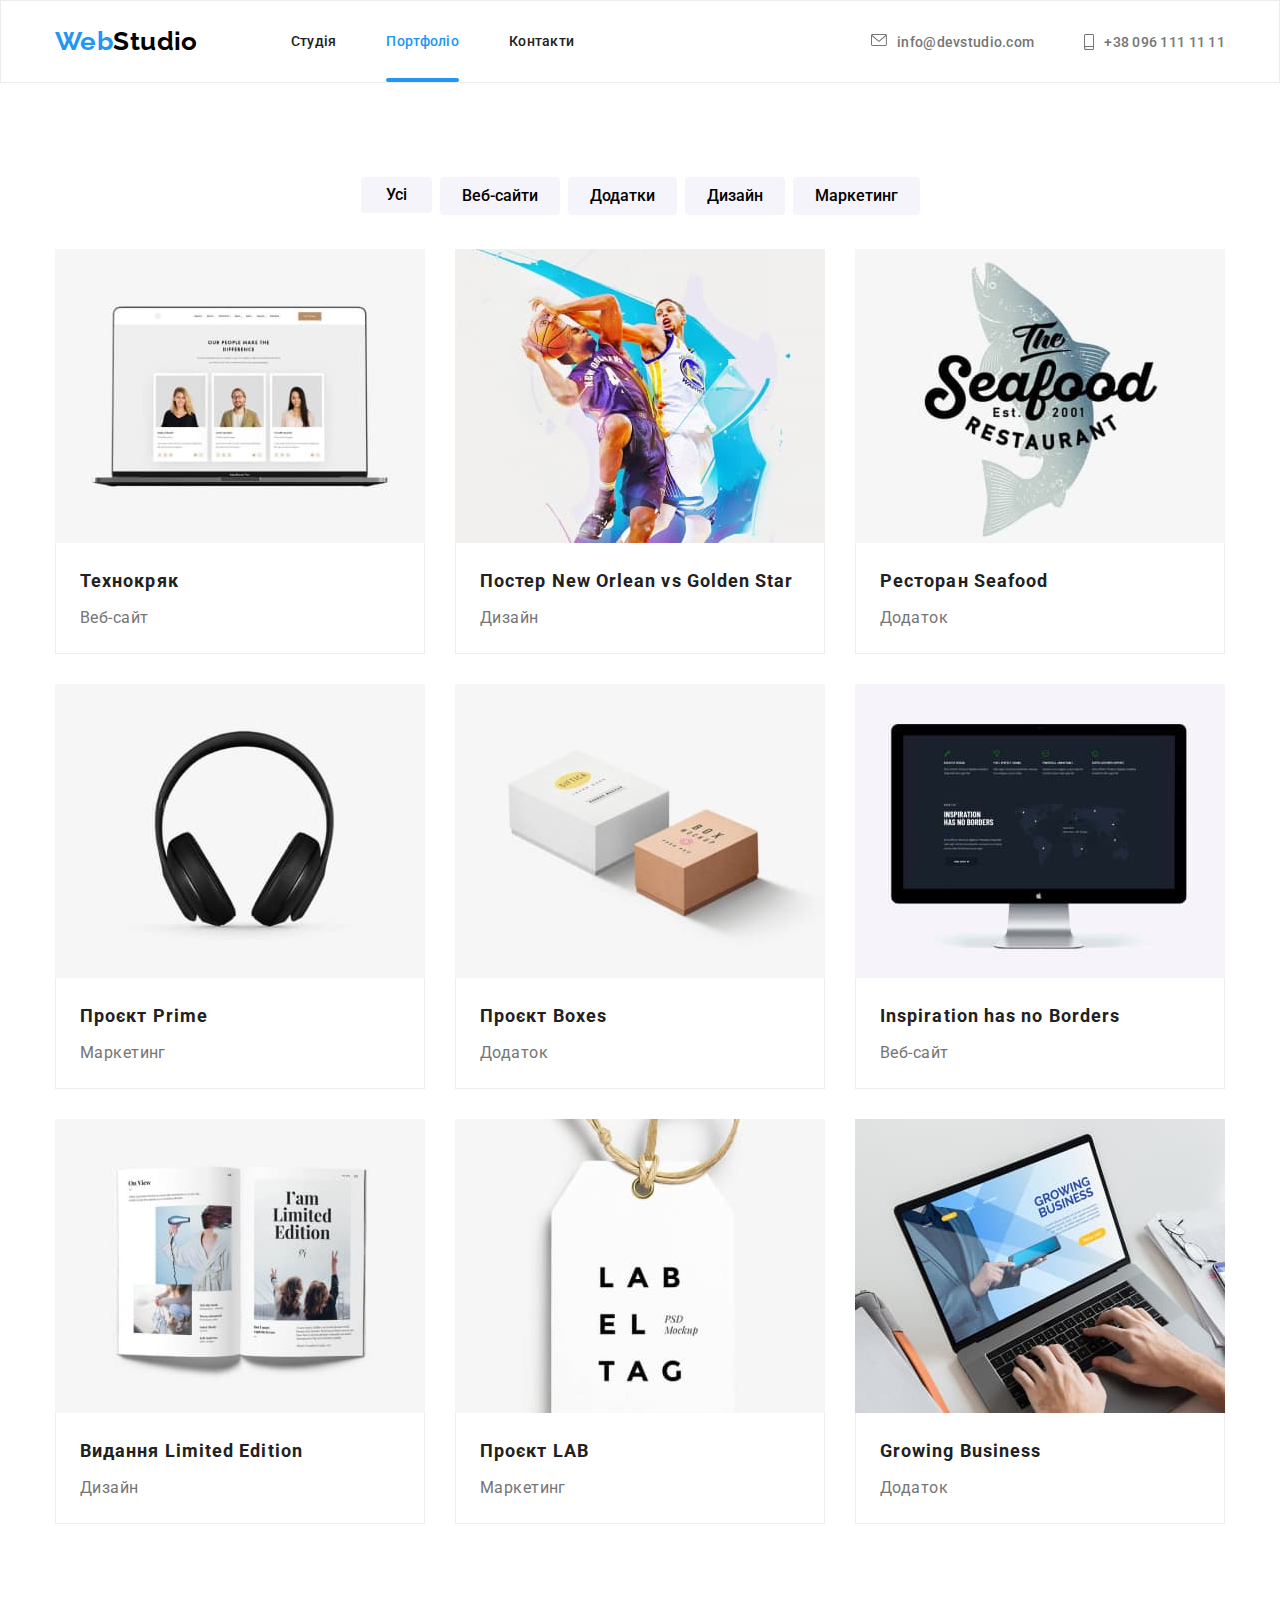
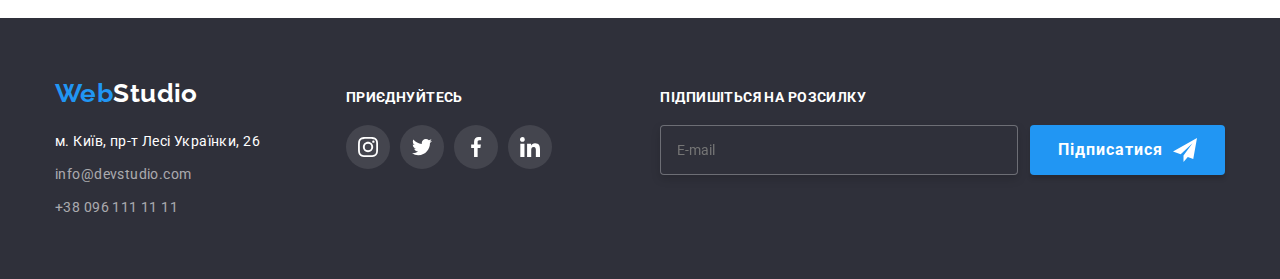
==== portfolio.html @ f7735349 "copy" ====
<!DOCTYPE html>
<html lang="uk">

<head>
    <meta charset="UTF-8">
    <meta http-equiv="X-UA-Compatible" content="IE=edge">
    <meta name="viewport" content="width=device-width, initial-scale=1.0">
    <title>Portfolio</title>
    <link rel="preconnect" href="https://fonts.googleapis.com">
    <link rel="preconnect" href="https://fonts.gstatic.com" crossorigin>
    <link href="https://fonts.googleapis.com/css2?family=Raleway:wght@700&family=Roboto:wght@400;500;700;900&display=swap"
        rel="stylesheet">
    <link rel="stylesheet" href="https://cdn.jsdelivr.net/npm/modern-normalize@1.1.0/modern-normalize.min.css">
    <link rel="stylesheet" href="./css/styles.css">
</head>

<body>
    <!-- Верх сторінки з активними елементами -->
<header class="header header-portfolio">
    <div class="div-header-content container">
        
            <a href="#" class="logotipe link"> <span class="header-text-web">Web</span><span class="header-text-studio">Studio</span> </a>
        <nav class="header-nav">
            
            <ul class="header-list list">
                <li class="header-item-after"><a href="./index.html" class="header-item link"> Студія </a></li>
                <li class="header-item-after"><a href="#" class="header-item link active-link">Портфоліо</a></li>
                <li class="header-item-after"><a href="" class="header-item link">Контакти</a></li>
            </ul>
        </nav>
        <ul class="header-list-adress list">
            <li>
                <a href="mailto:info@devstudio.com" class="header-list-adress link">
                    <svg class="icon-mail" width="16" height="12">
                        <use href="./images/icons.svg#icon-mail"></use>
                    </svg>
                    info@devstudio.com
                </a>
            </li>
            <li><a href="tel:+380961111111" class="header-list-adress link">
                    <svg class="icon-tel" width="10" height="16">
                        <use href="./images/icons.svg#icon-tel"></use>
                    </svg>
                    +38 096 111 11 11</a></li>
        </ul>
    </div>
</header>

    <main>
       
       
        
        <!-- Фільтри -->
        <section class="portfolio">
            <div class="div-portfolio container">    
                    <h1 class="visually-hidden" >Портфоліо</h1>

                    <ul class="filters-list list">
                        <li><button class="button-all" type="button">Усі</button></li>
                        <li><button class="filters-button" type="button"> Веб-сайти</button></li>
                        <li><button class="filters-button" type="button"> Додатки</button></li>
                        <li><button class="filters-button" type="button"> Дизайн</button></li>
                        <li><button class="filters-button" type="button"> Маркетинг</button></li>
                    </ul>
                

                            <!-- Портфоліо -->

                <ul class="portfolio-list list">
                                        
                        <li class="portfolio-list-item">
                            <div class="portfolio-list-overley">
                            <a class="portfolio-link link" href="">
                                <img src="./images/Portfolio-Tehno.jpg" alt="Технокряк" width="370" height="294">
                                <p class="overley">
                                    Ресурс пропонує комплексні пропозиції з різним рівнем функціоналу та сервісів. 
                                    Все це дозволить відвідувачу отримати
                                    вичерпні відомості про компанію чи приватну особу.
                                </p>
                            </div>
                                <div class="portfolio-info">
                                    <h2>Технокряк</h2>
                                    <p>Веб-сайт</p>
                                </div>
                            </a>
                           
                            
                                    
                                
                            
                            
                        </li>
                    
                    
                    
                        <li class="portfolio-list-item">
                            <div class="portfolio-list-overley">
                            <a class="portfolio-link link" href="">
                            <img src="./images/Portfolio-New-Orlean-vs-Golden-Star.jpg" alt="Постер" width="370" height="294">
                                    <p class="overley">
                                    Ресурс пропонує комплексні пропозиції з різним рівнем функціоналу та сервісів. 
                                    Все це дозволить відвідувачу отримати
                                    вичерпні відомості про компанію чи приватну особу.
                                </p>    
                        </div>
                            <div class="portfolio-info">
                                <h2>Постер New Orlean vs Golden Star</h2>
                                <p>Дизайн</p>
                            </div>
                            </a>
                            
                            
                        </li>
                    
                    
                    
                        <li class="portfolio-list-item">
                            <div class="portfolio-list-overley">
                            <a class="portfolio-link link" href="">
                                <img src="./images/Portfolio-Restaurant-Seafood.jpg" alt="Ресторан" width="370" height="294">
                            <p class="overley">
                                    Ресурс пропонує комплексні пропозиції з різним рівнем функціоналу та сервісів. 
                                    Все це дозволить відвідувачу отримати
                                    вичерпні відомості про компанію чи приватну особу.
                                </p>    
                            </div>
                                <div class="portfolio-info">
                                    <h2>Ресторан Seafood</h2>
                                    <p>Додаток</p>
                                </div>
                            </a>
                            
                        </li>
                    
                    
                    
                        <li class="portfolio-list-item">
                            <div class="portfolio-list-overley">
                            <a class="portfolio-link link" href="">
                                <img src="./images/Portfolio-Project-Prime.jpg" alt="Проєкт Prime" width="370" height="294">
                            <p class="overley">
                                    Ресурс пропонує комплексні пропозиції з різним рівнем функціоналу та сервісів. 
                                    Все це дозволить відвідувачу отримати
                                    вичерпні відомості про компанію чи приватну особу.
                                </p>    
                            </div>
                                <div class="portfolio-info">
                                
                                    <h2>Проєкт Prime</h2>
                                    <p>Маркетинг</p>
                                </div>
                            </a>
                           
                        </li>
                    
                    
                    
                        <li class="portfolio-list-item">
                            <div class="portfolio-list-overley">
                            <a class="portfolio-link link" href="">
                                <img src="./images/Portfolio-Project-Boxes.jpg" alt="Проєкт Boxes" width="370" height="294">
                            <p class="overley">
                                    Ресурс пропонує комплексні пропозиції з різним рівнем функціоналу та сервісів. 
                                    Все це дозволить відвідувачу отримати
                                    вичерпні відомості про компанію чи приватну особу.
                                </p>    
                            </div>
                                <div class="portfolio-info">
                                
                                    <h2>Проєкт Boxes</h2>
                                    <p>Додаток</p>
                                </div>
                            </a>
                            
                        </li>
                    
                    
                    
                        <li class="portfolio-list-item">
                            <div class="portfolio-list-overley">
                            <a class="portfolio-link link" href="">
                                <img src="./images/Portfolio-Inspiration-has-no-Borders.jpg" alt="Inspiration has no Borders" width="370" height="294">
                            <p class="overley">
                                    Ресурс пропонує комплексні пропозиції з різним рівнем функціоналу та сервісів. 
                                    Все це дозволить відвідувачу отримати
                                    вичерпні відомості про компанію чи приватну особу.
                                </p>    
                            </div>
                                <div class="portfolio-info">
                                    <h2>Inspiration has no Borders</h2>
                                    <p>Веб-сайт</p>
                                </div>
                            </a>
                            
                        </li>
                    
                    
                    
                        <li class="portfolio-list-item">
                            <div class="portfolio-list-overley">
                            <a class="portfolio-link link" href="">
                                <img src="./images/Portfolio-Limited-Edition.jpg" alt="Видання Limited Edition" width="370" height="294">
                            <p class="overley">
                                    Ресурс пропонує комплексні пропозиції з різним рівнем функціоналу та сервісів. 
                                    Все це дозволить відвідувачу отримати
                                    вичерпні відомості про компанію чи приватну особу.
                                </p>    
                            </div>
                                <div class="portfolio-info">
                                    <h2>Видання Limited Edition</h2>
                                    <p>Дизайн</p>
                                </div>
                            </a>
                                                       
                        </li>
                    
                    
                    
                        <li class="portfolio-list-item">
                            <div class="portfolio-list-overley">
                            <a class="portfolio-link link" href="">
                                <img src="./images/Portfolio-Project-LAB.jpg" alt="Проєкт LAB" width="370" height="294">
                            <p class="overley">
                                    Ресурс пропонує комплексні пропозиції з різним рівнем функціоналу та сервісів. 
                                    Все це дозволить відвідувачу отримати
                                    вичерпні відомості про компанію чи приватну особу.
                                </p>    
                            </div>
                                <div class="portfolio-info">
                                    <h2>Проєкт LAB</h2>
                                    <p>Маркетинг</p>
                                </div>
                            </a>
                            
                        </li>
                    
                    
                    
                        <li class="portfolio-list-item">
                            <div class="portfolio-list-overley">
                            <a class="portfolio-link link" href="">
                                <img src="./images/Portfolio-Growing-Business.jpg" alt="Growing Business" width="370" height="294">
                            <p class="overley">
                                    Ресурс пропонує комплексні пропозиції з різним рівнем функціоналу та сервісів. 
                                    Все це дозволить відвідувачу отримати
                                    вичерпні відомості про компанію чи приватну особу.
                                </p>    
                            </div>
                                <div class="portfolio-info">
                                    <h2>Growing Business</h2>
                                    <p>Додаток</p>
                                </div>
                            </a>
                            
                        </li>
                    
                </ul>

            </div>
        </section>
    </main>

    <footer class="footer">
    
        <div class="div-footer container">
            <div class="footer-left">
                <a class="footer-logotipe link" href="#"><span class="footer-text-web">Web</span><span
                        class="footer-text-studio">Studio</span></a>
                <address class="footer-adress">
                    <ul class="footer-adres-list list">
                        <li><a class="footer-adres-item link" href="https://goo.gl/maps/Fz6GeaeqfLtcT4g48" target="_blank"
                                rel="noopener norefferer nofollov">м. Київ, пр-т Лесі Українки, 26</a></li>
                        <li><a class="footer-item link" href="mailto:info@devstudio.com">info@devstudio.com</a></li>
                        <li><a class="footer-item link" href="tel:+380961111111">+38 096 111 11 11</a></li>
                    </ul>
                </address>
            </div>
            <div class="footer-right">
                <p class="footer-p">
                    приєднуйтесь
                </p>
                <div class="div-footer-icon">
                    <a href=# class="footer-icon link">
                        <svg class="icon-instagram" width="20" height="20">
                            <use href="./images/icons.svg#icon-instagram"></use>
                        </svg>
                    </a>
                    <a href=# class="footer-icon link">
                        <svg class="icon-twitter" width="20" height="20">
                            <use href="./images/icons.svg#icon-twitter"></use>
                        </svg>
                    </a>
                    <a href=# class="footer-icon link">
                        <svg class="icon-facebook" width="20" height="20">
                            <use href="./images/icons.svg#icon-facebook"></use>
                        </svg>
                    </a>
                    <a href=# class="footer-icon link">
                        <svg class="icon-linkedin" width="20" height="20">
                            <use href="./images/icons.svg#icon-linkedin"></use>
                        </svg>
                    </a>
                </div>
            </div>
            <div class="footer-form">
                <p class="footer-p">
                    Підпишіться на розсилку
                </p>
                <div role="group">
                    <form>
                        <div class="footer-form-div">
                            <!-- <label class="footer-form-label" for="email-user">E-mail</label> -->
                            <input class="footer-form-input" type="email" name="email-user" id="email-user" placeholder="E-mail">
                            <button class="footer-button" type="submit">
                                Підписатися
                            </button>
                            <svg class="icon-send" width="24" height="24">
                                <use href="./images/icons.svg#icon-send"></use>
                            </svg>
                        </div>
            
            
            
                    </form>
                </div>
            </div>
        </div>
    </footer>

    <script src="./js/modal.js"></script>

</body>

</html>
---- css/styles.css ----
/* general styses */

html {box-sizing: border-box;}

*,
*::before,
*::after
{box-sizing: inherit;}



:root {
    --second-font: 'Raleway', sans-serif;
    --color-body: #212121;
    --color-body-second: #757575;
    --accent-color: #2196F3;
}

body {
    font-family: 'Roboto', sans-serif;
    font-size: 14px;
    letter-spacing: 0.03em;
    color: var(--color-body);
    /* outline: 2px solid tomato; */
}

/* Reset */

h1,h2,h3,h4,h5,h6,p {margin: 0;}


.link { 
text-decoration: none; 
color: var(--color-body);
}


.list {
    list-style: none;
    margin: 0px;
    padding: 0px;
}

img {display: block;}

label {
    margin: 0;
    padding: 0;
    border: 0;    
}

input {
    margin: 0;
    padding: 0;
    border: 0;
}

textarea {
    margin: 0;
    padding: 0;
    border: 0;
}

/* Reset end  */

.container {width: 1200px;
    padding-left: 15px;
    padding-right: 15px;
    margin-left: auto;
    margin-right: auto;}

section {
    padding-top: 94px;
    padding-bottom: 94px;
}

/* body styles */
/* header styses */

.header {
    padding-top: 25px;
    padding-bottom: 25px;
}

.div-header-content {
    display: flex;
    
    align-items: center;
   
}

.logotipe {
    display: flex;
    margin-right: 93px;
    
    font-family: var(--second-font);
    font-weight: 700;
    font-size: 26px;
    line-height: calc(31/26);
    
    
    }

.header-nav {
    display: flex;
    
    align-items: center;
}

.header-list {
    display: flex;
    
    
    font-weight: 500;
    line-height: 1.14;
    letter-spacing: 0.02em;
    color: var(--color-body);
        
        }

.header-list >li:not(:last-child) {margin-right: 50px;}

.header-text-web {color: #2196F3;}
.header-text-studio {color: #000000;}

.header-item:hover, .header-item:focus {color: #2196F3; transition: cubic-bezier(0.4, 0, 0.2, 1);}


.header-item-after {
    position: relative;
    
}


.header-list-adress  {
    display: flex;
    margin-left: auto;

    color: var(--color-body-second);
    font-weight: 500;
    font-size: 14px;
    line-height: calc(16/14);
    letter-spacing: 0.02em;
    
    }

.header-list-adress >li:not(:last-child) {margin-right: 50px;}

.header-list-adress:hover, .header-list-adress:focus, .header-list-adress:active {color: #2196F3;}

.active-link {color: #2196F3;}

.active-link::after {
    display: inline-block;
    content: "";
    position: absolute;
    top: 44px;
    left: 0%;
    width: 100%;
    height: 4px;
    opacity: 1;
    background: #2196F3;
    border-radius: 2px;
    }

.icon-mail {
    display: flex;
    margin-right: 10px;
    fill: currentColor;
    align-items: center;
    justify-content: center;
    
}
.icon-mail:hover,.icon-mail:focus,.icon-mail:active {color: #2196F3; transition: cubic-bezier(0.4, 0, 0.2, 1);}

.icon-tel {
    display: flex;
    margin-right: 10px;
    fill: currentColor;
    align-items: center;
    justify-content: center;

}

.icon-tel:hover,.icon-tel:focus,.icon-tel:active {color: #2196F3;}

/* main styles */

.cap {
    position: relative;
    background: #C4C4C4;
    background-image: linear-gradient(rgba(47, 48, 58, 0.4), rgba(47, 48, 58, 0.4)), url(../images/Bg-hero.png);
    background-repeat: no-repeat;
    background-position: center;
    background-size: cover;
    padding-top: 200px;
    padding-bottom: 200px;
    margin-left: auto;
    margin-right: auto;
    max-width: 1600px;
    border: none;
}

.backdrop {
position: fixed;
left: 50%;
top: 50%;
transform: translate(-50%, -50%);
width: 1600px;
height: 1024px;
background: rgba(0, 0, 0, 0.2);
}

.modal {
    position: absolute;
    left: 50%;
    top: 50%;
    transform: translate(-50%, -50%);
    
    width: 528px;
    height: 581px;
    
    background: #FFFFFF;
    box-shadow: 0px 1px 3px rgba(0, 0, 0, 0.12), 0px 1px 1px rgba(0, 0, 0, 0.14), 0px 2px 1px rgba(0, 0, 0, 0.2);
    border-radius: 4px;

}

/* Стилі модального вікна */

.backdrop.is-hidden {
opacity: 0;
pointer-events: none;
}

.icon-close-button {
    position: absolute;
    display: flex;
    align-items: center;
    justify-content: center;
    right: 10px;
    top: 10px;
    width: 30px;
    height: 30px;
    background: #FFFFFF;
    border-radius: 50%;
    border: 1px solid rgba(0, 0, 0, 0.1);
    cursor: pointer;
}

.icon-close-button:hover .icon-close-button-svg, .icon-close-button:focus .icon-close-button-svg{
    fill: #2196F3;
}

.modal {
    padding: 40px;
    width: 528px;
    height: 581px;
}

.modal-group {
    display: flex;
    flex-direction: column;
    
}

.tytle-p {
    margin-bottom: 12px;
    font-weight: 700;
    font-size: 20px;
    line-height: calc(23/20);
    text-align: center;
    letter-spacing: 0.03em;
    color: #212121;
}

.modal-group-item {
    position: relative;
}

.modal-group-label {
    display: block;
    margin-bottom: 4px;
    font-weight: 400;
    font-size: 12px;
    line-height: calc(14/12);
    letter-spacing: 0.01em;
    color: var(--color-body-second);
}

.modal-group-input {
    
    width: 448px;
    height: 40px;
    margin-bottom: 10px;
    padding-left: 42px;
    border: 1px solid rgba(33, 33, 33, 0.2);
    border-radius: 4px;

}

.comment {
    width: 448px;
    height: 120px;
    margin-bottom: 20px;
    padding: 12px 16px;
    border: 1px solid rgba(33, 33, 33, 0.2);
    border-radius: 4px;
    resize: none;

    font-weight: 400;
        font-size: 12px;
        line-height: 14px;
        letter-spacing: 0.01em;
    
        color: rgba(117, 117, 117, 0.5);
}



.modal-group-button {
    display: flex;    
    width: 200px;
    height: 50px;
    align-items: center;
    justify-content: center;
    margin-right: auto;
    margin-left: auto;
    font-weight: 700;
    font-size: 16px;
    line-height: calc(30/16);
    letter-spacing: 0.06em;
    color: #FFFFFF;
    background: #2196F3;
    box-shadow: 0px 4px 4px rgba(0, 0, 0, 0.15);
    border: none;
    border-radius: 4px;
    
    cursor: pointer;
}



.modal-icon {
    position: absolute;
    left: 12px;
    top: 27px;
}

.modal-group-input:hover, .modal-group-input:focus {
border: 1px solid #2196F3;
}

.modal-group-input:hover + .modal-icon, .modal-group-input:focus+.modal-icon {
   fill: var(--accent-color);
   }

/* Стилі для чекбоксу */

.modal-group-checkbox {
    position: relative;
    display: flex;
    align-items: center;
    
    margin-bottom: 30px;
}

.input-polisy {
    appearance: none;
    width: 16px;
    height: 15px;
    margin-left: 12px;
    border: 1px solid #212121;
    border-radius: 4px;

    background-image: url("data:image/svg+xml,%3Csvg width='16' height='15' viewBox='0 0 16 15' fill='none' xmlns='http://www.w3.org/2000/svg'%3E%3Crect width='16' height='15' rx='2' fill='%232196F3'/%3E%3Cpath d='M3.95703 7.75166L3.88825 7.68604L3.81923 7.75141L2.93123 8.59258L2.85486 8.66492L2.93097 8.73753L6.42671 12.0724L6.49574 12.1382L6.56476 12.0724L14.069 4.91352L14.1449 4.84116L14.069 4.76881L13.1873 3.92764L13.1183 3.86183L13.0493 3.92761L6.49577 10.1735L3.95703 7.75166Z' fill='white' stroke='white' stroke-width='0.2'/%3E%3C/svg%3E");
    background-repeat: no-repeat;
    background-position: center;
    background-size: 0;
    transition: cubic-bezier(0.4, 0, 0.2, 1);
    cursor: pointer;
}

.input-polisy:checked {
    background-size: 16px 15px; transition: cubic-bezier(0.4, 0, 0.2, 1);
}

.label-polisy {
    
    width: 100%;
    height: 24px;
    margin-left: 10px;
    font-size: 14px;
    line-height: calc(24/14);
    letter-spacing: 0.03em;
    color: var(--color-body-second)
}

.a-polisy {
    color: #2196F3;
}



/* Завершення стилів для чекбоксу */

/* Заверщення стилів модального вікна */


.div-cap {
        
    margin-left: auto;
    margin-right: auto;
    text-align: center;
}

.cap-title {
    display: inline-block;
    margin-bottom: 30px;
    
    
    font-weight: 900;
    font-size: 44px;
    line-height: 1.36;
    letter-spacing: 0.06em;
    text-transform: uppercase;
    color: #FFFFFF;
    
    
    }

.cap-button {
    display: flex;
    width: 216px;
    height: 50px;
    align-items: center;
    justify-content:center;
    margin-right: auto;
    margin-left: auto;

    font-weight: 700;
    font-size: 16px;
    line-height: 1.87;
    
    letter-spacing: 0.06em;
    font-family: inherit;
    color: #FFFFFF;
    background: #2196F3;
    box-shadow: 0px 4px 4px rgba(0, 0, 0, 0.15);
    border-radius: 4px;
    border-color: #2196F4;
    cursor: pointer;
    }

.cap-button:hover, .cap-button:focus, .cap-button:active {background: #188CE8; transition: cubic-bezier(0.4, 0, 0.2, 1);}
/* styles features */

.div-features {
    
    
   
}

.features-list {
    display: flex;
    gap: 30px;
    justify-content:center;
}

.features-list-item {
    flex-basis: calc((100%-90px)/4);
}
    
    
    .features-list h3{
    margin-top: 0px;
    margin-bottom: 10px;
    
    font-weight: 700;
    line-height: 1.14;
    font-size: 14px;
    text-transform: uppercase;}

.features-list p {font-family: 'Roboto';
    font-style: normal;
    font-weight: 400;
    line-height: 24px;
   
    color: var(--color-body-second);}

.div-features-icon {
    display: flex;  
    margin-bottom: 30px;
    width: 270px;
    height: 120px;
    align-items: center;
    justify-content: center;
    
    background: #F5F4FA;
    border-radius: 4px;
    
}

.icon-antenna {
    display: flex;
    
    fill: currentColor;
   }

.icon-clock{
        display: flex;

        fill: currentColor;
    }

.icon-diagram{
        display: flex;

        fill: currentColor;
    }




/* styles we-do */

.we-do {padding-top: 0;}

.div-we-do {
    
    
}

.we-do-h2 {
    font-weight: 700;
    font-size: 36px;
    line-height: 1.16;
    text-align: center;
    margin-bottom: 50px;
}

.we-do-list {
    display: flex;

}

.we-do-list > div:not(:last-child) {margin-right: 30px;}

.we-do-img {
    position: relative;
}

.we-do-p {
    display: flex;
    position: absolute;
    left: 0;
    bottom: 0;
    width: 100%;
    height: 70px;
    background: rgba(47, 48, 58, 0.8);
    font-weight: 700;
    font-size: 14px;
    line-height: calc(16/14);
    justify-content: center;
    align-items: center;
    letter-spacing: 0.03em;
    text-transform: uppercase;
    color: #FFFFFF;
    
}

/* styses Our-team */

.our-team {
    background: #F5F4FA;
    max-width: 1600px;
    /* height: 708px; */
    margin-right: auto;
    margin-left: auto;
}

.div-our-team {
   
    
}

.our-team-list {
    display: flex;
}

.our-team-list >li:not(:last-child) {
    margin-right: 30px;
}

.our-team-item {
    background: #FFFFFF;
    box-shadow: 0px 1px 3px rgba(0, 0, 0, 0.12), 0px 1px 1px rgba(0, 0, 0, 0.14), 0px 2px 1px rgba(0, 0, 0, 0.2);
    border-radius: 0px 0px 4px 4px;
}

.our-team-info {
    padding-top: 30px;
    padding-bottom: 30px;
    padding-left: auto;
    padding-right: auto;;
    
}

.our-team-h2 {
    margin-bottom: 50px;
    font-weight: 700;
    font-size: 36px;
    line-height: 1.16;
    text-align: center;
    }

.our-team h3 {
    margin-bottom: 10px;
    font-weight: 500;
    font-size: 16px;
    line-height: 1.18;
    text-align: center;
    }

.our-team p {
    font-size: 16px;
    line-height: 1.18;
    text-align: center;
    }

.our-team-icon-list {
    display: flex;
    justify-content: center;
    gap: 10px;
    margin-top: 16px;
}

.our-team-icon {
    width: 44px;
    height: 44px;
    
    display: flex;
    justify-content: center;
    align-items: center;
    color: #AFB1B8;
    border-radius: 50%; 
}

.icon-instagram, .icon-twitter, .icon-facebook, .icon-linkedin{
    fill: currentColor;
    }

.our-team-icon:hover, .our-team-icon:focus, .our-team-icon:active {background: #2196F3; transition: cubic-bezier(0.4, 0, 0.2, 1);}
.our-team-icon:hover,.our-team-icon:focus,.our-team-icon:active {color: #FFFFFF; transition: cubic-bezier(0.4, 0, 0.2, 1);}

/* Regular customers Постійні клієнти */


.regular-customers-list {
    display: flex;
    gap: 30px;

}

.regular-customers-icon {
    display: flex;
    justify-content: center;
    align-items: center;
    width: 170px;
    height: 92px;
    
    color: #AFB1B8;
    border: 1px solid #AFB1B8;
    border-radius: 4px;
}

.icon-logo, .icon-logo-1, .icon-logo-2, .icon-logo-3, .icon-logo-4, .icon-logo-5 {
    fill: currentColor;
}

.regular-customers-icon:hover,.regular-customers-icon:focus,.regular-customers-icon:active {border-color: #2196F3; color: #2196F3; transition: cubic-bezier(0.4, 0, 0.2, 1);}


.regular-customers-h2 {
    margin-bottom: 50px;    
    
    font-weight: 700;
        font-size: 36px;
        line-height: 42px;
        text-align: center;
        letter-spacing: 0.03em;
        color: #212121;
}




/* styles footer */

.footer {
    background: #2F303A;
    padding-top: 60px;
    padding-bottom: 60px;
    max-width: 1600px;
    margin-right: auto;
    margin-left: auto;
}

.div-footer{
    display: flex;
    gap: 70px;
    align-items: baseline;
    justify-content: space-between;
}

.footer-p {
     margin-bottom: 20px;
    
    font-weight: 700;
        font-size: 14px;
        line-height: calc(16/14);
        letter-spacing: 0.03em;
        text-transform: uppercase;
    
        color: #FFFFFF;
}

.footer-text-web {
    color: #2196F3;}

.footer-text-studio {
    color: #FFFFFF;}

.footer-logotipe {
    display: inline-block;
    margin-bottom: 20px;
    
    font-family: var(--second-font);
    font-weight: 700;
    font-size: 26px;
    line-height: 1.19;
    
    color: #2196F3;}

.footer-adress {font-style: normal;}

.footer-adres-list >li:not(:last-child) {
    padding-bottom: 9px;
}

.footer-adres-item {
        font-size: 14px;
        line-height: calc(24/14);
        letter-spacing: 0.03em;
        color: #FFFFFF;}

.footer-item {
        font-size: 14px;
        line-height: 24px;
        letter-spacing: 0.03em;
        color: rgba(255, 255, 255, 0.6);}

.footer-item:hover, .footer-item:focus, .footer-item:active {color: #2196F3; transition: cubic-bezier(0.4, 0, 0.2, 1);}
.footer-adres-item:hover, .footer-adres-item:focus, .footer-adres-item:active {color: #2196F3; transition: cubic-bezier(0.4, 0, 0.2, 1);}
    
.div-footer-icon {
    display: flex;
    justify-content: center;
    gap: 10px;
    margin-top: 20px;
    
}

.footer-icon {
    width: 44px;
    height: 44px;

    display: flex;
    justify-content: center;
    align-items: center;
    color: #FFFFFF;
    background: rgba(255, 255, 255, 0.1);
    border-radius: 50%;
}

.footer-icon:hover,.footer-icon:focus,.footer-icon:active {background: #2196F3; transition: cubic-bezier(0.4, 0, 0.2, 1);}

/* Стилі для форми футера */

.footer-form {
    margin-left: 23px;
}

.footer-button {
    margin-left: 12px;
    padding-left: 28px;
    padding-right: 62px;
    max-width: 200px;
    height: 50px;
    font-weight: 700;
        font-size: 16px;
        line-height: calc(30/16);
       
        letter-spacing: 0.06em;
    
        color: #FFFFFF;
    background: #2196F3;
    box-shadow: 0px 4px 4px rgba(0, 0, 0, 0.15);
    border-radius: 4px;
    border: none;
    cursor: pointer;
}

.footer-form-div {
    position: relative;
    display: flex;
    justify-content: center;
    align-items: center;
}

.footer-form-input {
    width: 358px;
    height: 50px;
    padding-left: 16px;
    border: 1px solid rgba(255, 255, 255, 0.3);
    filter: drop-shadow(0px 4px 4px rgba(0, 0, 0, 0.15));
    border-radius: 4px;
    background: #2F303A;
    color: rgba(255, 255, 255, 0.6);
} 

.icon-send {
    position: absolute;
    top: 13px;
    right: 28px;    
    fill: #FFFFFF;
}


/* Кінець стилів для форми футера */

/* STYSES FOR PORTFOLIO.HTML*/

    /* main styles */

    .visually-hidden, .features-h2 {
        position: absolute;
            width: 1px;
            height: 1px;
            margin: -1px;
            border: 0;
            padding: 0;
        
            white-space: nowrap;
            clip-path: inset(100%);
            clip: rect(0 0 0 0);
            overflow: hidden;
    }

.header-portfolio {
    border: 1px solid #ECECEC;
}

.div-portfolio {
    
}

.filters-list {
    display: flex;
    justify-content: center;
    margin-bottom: 34px;
}

.filters-list >li:not(:last-child) {margin-right: 8px;}

.button-all {
    padding-top: 6px;
    padding-bottom: 6px;
    padding-right: 25px;
    padding-left: 25px;
    border: none;
    
    background: #F5F4FA;
    
    border-radius: 4px;
        font-weight: 500;
        font-size: 16px;
        line-height: 1.5;
        text-align: center;
        font-family:inherit;
        cursor: pointer;}

.filters-button {
    padding-top: 6px;
    padding-bottom: 6px;
    padding-right: 22px;
    padding-left: 22px;
    border: none;

    background: #F5F4FA;
    border-radius: 4px;
    font-weight: 500;
    font-size: 16px;
    line-height: 26px;
    text-align: center;
    
    font-family: inherit;
    cursor: pointer;}

    .button-all:hover, .button-all:focus, .button-all:active {background: #2196F3; color: #F5F4FA; 
        box-shadow: 0px 3px 1px rgba(0, 0, 0, 0.1), 0px 1px 2px rgba(0, 0, 0, 0.08), 0px 2px 2px rgba(0, 0, 0, 0.12); transition: cubic-bezier(0.4, 0, 0.2, 1);}
    .filters-button:hover, .filters-button:focus, .filters-button:active {background: #2196F3; color: #F5F4FA; 
        box-shadow: 0px 3px 1px rgba(0, 0, 0, 0.1), 0px 1px 2px rgba(0, 0, 0, 0.08), 0px 2px 2px rgba(0, 0, 0, 0.12); transition: cubic-bezier(0.4, 0, 0.2, 1);}

    /* styles portfolio list */

.portfolio-list {
    display: flex;
    flex-wrap: wrap;
    gap: 30px;
    
}

.portfolio-list >a:not(:last-child) {margin-right: 30px; margin-bottom: 30px;}

.portfolio-list-overley {
    position: relative;
    overflow: hidden;
    
}

.overley {
    position: absolute;
    display: inline-block;
    top: 100%;
    left: 0;
    max-width: 100%;
    max-height: 100%;
    
    padding-top: 75px;
    padding-bottom: 75px;
    padding-left: 24px;
    padding-right: 24px;
    transform: translateY(0%);
    opacity: 0;
    transition: transform 250ms cubic-bezier(0.4, 0, 0.2, 1); opacity: 250ms cubic-bezier(0.4, 0, 0.2, 1);
    
    background: rgba(33, 150, 243, 0.9);
}

.portfolio-list-item:hover .overley {
    transform: translateY(-100%);
    opacity: 1;
    color: #FFFFFF;
}

.portfolio-info {
    padding-top: 20px;
    padding-right: 24px;
    padding-bottom: 20px;
    padding-left: 24px;
    
    
    border-right: 1px solid #EEEEEE;
    border-bottom: 1px solid #EEEEEE;
    border-left: 1px solid #EEEEEE;
}

.portfolio-list h2 {
    margin-bottom: 4px;
        font-weight: 700;
        font-size: 18px;
        line-height: 2.0;
        letter-spacing: 0.06em;
        color: var(--color-body);
}

.portfolio-list p {
        font-size: 16px;
        line-height: 1.87;
        color: var(--color-body-second);
}

.portfolio-link:hover {
    box-shadow: 0px 1px 1px rgba(0, 0, 0, 0.12), 0px 4px 4px rgba(0, 0, 0, 0.06), 1px 4px 6px rgba(0, 0, 0, 0.16); 
}
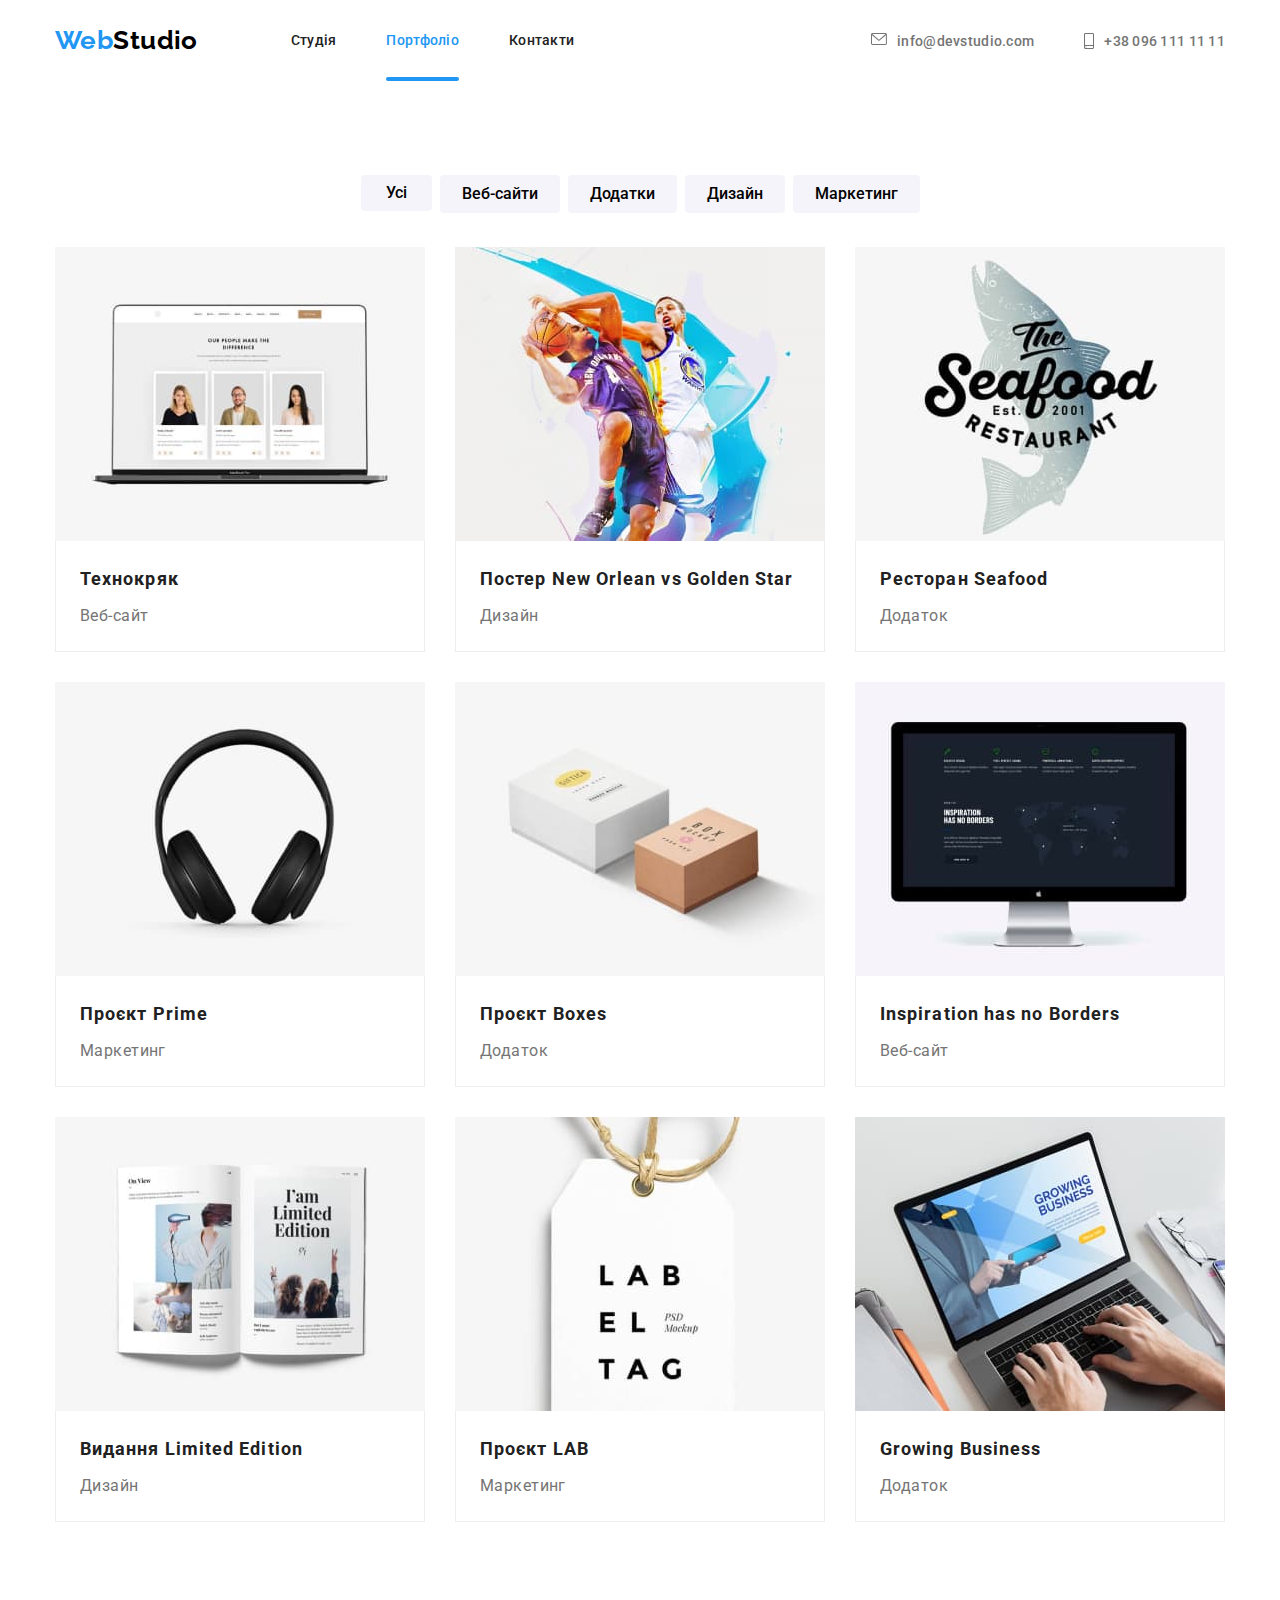
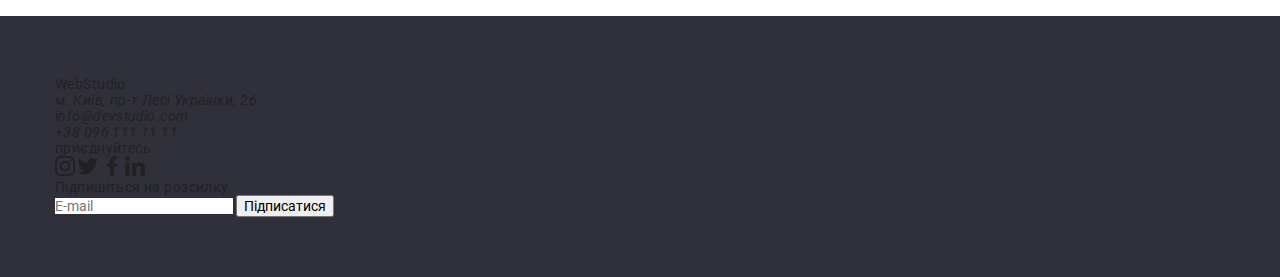
==== commit 0b224192: "1" ====
--- a/portfolio.html
+++ b/portfolio.html
@@ -16,32 +16,39 @@
 
 <body>
     <!-- Верх сторінки з активними елементами -->
-<header class="header header-portfolio">
-    <div class="div-header-content container">
-        
-            <a href="#" class="logotipe link"> <span class="header-text-web">Web</span><span class="header-text-studio">Studio</span> </a>
-        <nav class="header-nav">
-            
-            <ul class="header-list list">
-                <li class="header-item-after"><a href="./index.html" class="header-item link"> Студія </a></li>
-                <li class="header-item-after"><a href="#" class="header-item link active-link">Портфоліо</a></li>
-                <li class="header-item-after"><a href="" class="header-item link">Контакти</a></li>
+<header class="header">
+    <div class="header__content container">
+
+        <a class="logotipe link" href="#">
+            <span class="logotipe__web">Web</span>
+            <span class="logotipe__studio">Studio</span>
+        </a>
+
+        <nav class="navigation">
+
+            <ul class="navigation__list list">
+                <li class="navigation__item"><a href="#" class="link"> Студія </a></li>
+                <li class="navigation__item"><a href="./portfolio.html" class="link navigation__link--active">Портфоліо</a></li>
+                <li class="navigation__item"><a href="" class="link">Контакти</a></li>
             </ul>
         </nav>
-        <ul class="header-list-adress list">
+
+        <ul class="contact list">
             <li>
-                <a href="mailto:info@devstudio.com" class="header-list-adress link">
-                    <svg class="icon-mail" width="16" height="12">
+                <a href="mailto:info@devstudio.com" class="contact link">
+                    <svg class="contact__mail" width="16" height="12">
                         <use href="./images/icons.svg#icon-mail"></use>
                     </svg>
                     info@devstudio.com
                 </a>
             </li>
-            <li><a href="tel:+380961111111" class="header-list-adress link">
-                    <svg class="icon-tel" width="10" height="16">
+            <li><a href="tel:+380961111111" class="contact link">
+                    <svg class="contact__tel" width="10" height="16">
                         <use href="./images/icons.svg#icon-tel"></use>
                     </svg>
-                    +38 096 111 11 11</a></li>
+                    +38 096 111 11 11
+                </a>
+            </li>
         </ul>
     </div>
 </header>
--- a/css/styles.css
+++ b/css/styles.css
@@ -74,20 +74,23 @@
     padding-bottom: 94px;
 }
 
-/* body styles */
-/* header styses */
+
+
+/* _____HEADER STYLES_____ */
 
 .header {
     padding-top: 25px;
     padding-bottom: 25px;
 }
 
-.div-header-content {
+.header__content {
     display: flex;
     
     align-items: center;
    
 }
+
+/* HEADER logotipe */
 
 .logotipe {
     display: flex;
@@ -96,61 +99,49 @@
     font-family: var(--second-font);
     font-weight: 700;
     font-size: 26px;
-    line-height: calc(31/26);
-    
-    
+    line-height: calc(31/26);      
     }
 
-.header-nav {
-    display: flex;
-    
-    align-items: center;
-}
-
-.header-list {
+.logotipe__web {
+    color: #2196F3;}
+.logotipe__studio {
+    color: #000000;}
+
+/* END HEADER logotipe */
+
+/* HEADER nav */
+
+.navigation {
+    display: flex;
+    
+    align-items: center;
+}
+
+.navigation__list {
     display: flex;
     
     
     font-weight: 500;
     line-height: 1.14;
     letter-spacing: 0.02em;
-    color: var(--color-body);
-        
-        }
-
-.header-list >li:not(:last-child) {margin-right: 50px;}
-
-.header-text-web {color: #2196F3;}
-.header-text-studio {color: #000000;}
-
-.header-item:hover, .header-item:focus {color: #2196F3; transition: cubic-bezier(0.4, 0, 0.2, 1);}
-
-
-.header-item-after {
-    position: relative;
-    
-}
-
-
-.header-list-adress  {
-    display: flex;
-    margin-left: auto;
-
-    color: var(--color-body-second);
-    font-weight: 500;
-    font-size: 14px;
-    line-height: calc(16/14);
-    letter-spacing: 0.02em;
-    
+    color: var(--color-body);        
     }
 
-.header-list-adress >li:not(:last-child) {margin-right: 50px;}
-
-.header-list-adress:hover, .header-list-adress:focus, .header-list-adress:active {color: #2196F3;}
-
-.active-link {color: #2196F3;}
-
-.active-link::after {
+.navigation__list >li:not(:last-child) {margin-right: 50px;}
+
+
+
+.navigation__list:hover, .navigation__list:focus {color: #2196F3; transition: cubic-bezier(0.4, 0, 0.2, 1);}
+
+.navigation__item {
+    position: relative;  
+}
+
+.navigation__link--active {
+    color: #2196F3;
+}
+
+.navigation__link--active::after {
     display: inline-block;
     content: "";
     position: absolute;
@@ -161,9 +152,33 @@
     opacity: 1;
     background: #2196F3;
     border-radius: 2px;
+}
+
+/* END HEADER nav */
+
+/* HEADER list address */
+
+.contact  {
+    display: flex;
+    margin-left: auto;
+
+    color: var(--color-body-second);
+    font-weight: 500;
+    font-size: 14px;
+    line-height: calc(16/14);
+    letter-spacing: 0.02em;
+    
     }
 
-.icon-mail {
+
+
+.contact >li:not(:last-child) {margin-right: 50px;}
+
+.contact:hover, .contact:focus {color: #2196F3;}
+
+
+
+.contact__mail {
     display: flex;
     margin-right: 10px;
     fill: currentColor;
@@ -171,9 +186,9 @@
     justify-content: center;
     
 }
-.icon-mail:hover,.icon-mail:focus,.icon-mail:active {color: #2196F3; transition: cubic-bezier(0.4, 0, 0.2, 1);}
-
-.icon-tel {
+.contact__mail:hover,.contact__mail:focus {color: #2196F3; transition: 250 cubic-bezier(0.4, 0, 0.2, 1);}
+
+.contact__tel {
     display: flex;
     margin-right: 10px;
     fill: currentColor;
@@ -182,9 +197,17 @@
 
 }
 
-.icon-tel:hover,.icon-tel:focus,.icon-tel:active {color: #2196F3;}
-
-/* main styles */
+.contact__tel:hover,.contact__tel:focus {color: #2196F3;}
+
+/* END HEADER list address */
+
+
+
+/* ________MAIN STYLES__________ */
+
+
+
+/* CAP styles */
 
 .cap {
     position: relative;
@@ -201,14 +224,72 @@
     border: none;
 }
 
-.backdrop {
-position: fixed;
-left: 50%;
-top: 50%;
-transform: translate(-50%, -50%);
-width: 1600px;
-height: 1024px;
-background: rgba(0, 0, 0, 0.2);
+
+
+.cap__container {
+
+    margin-left: auto;
+    margin-right: auto;
+    text-align: center;
+}
+
+.cap__title {
+    display: inline-block;
+    margin-bottom: 30px;
+
+
+    font-weight: 900;
+    font-size: 44px;
+    line-height: 1.36;
+    letter-spacing: 0.06em;
+    text-transform: uppercase;
+    color: #FFFFFF;
+
+
+}
+
+.cap__button {
+    display: flex;
+    width: 216px;
+    height: 50px;
+    align-items: center;
+    justify-content: center;
+    margin-right: auto;
+    margin-left: auto;
+
+    font-weight: 700;
+    font-size: 16px;
+    line-height: 1.87;
+
+    letter-spacing: 0.06em;
+    font-family: inherit;
+    color: #FFFFFF;
+    background: #2196F3;
+    box-shadow: 0px 4px 4px rgba(0, 0, 0, 0.15);
+    border-radius: 4px;
+    border-color: #2196F4;
+    cursor: pointer;
+}
+
+.cap__button:hover,.cap__button:focus,.cap__button:active {background: #188CE8; transition: cubic-bezier(0.4, 0, 0.2, 1);}
+
+/* END CAP styles */
+
+/* Modal window styses - Стилі модального вікна */
+
+.modal-backdrop {
+    position: fixed;
+    left: 50%;
+    top: 50%;
+    transform: translate(-50%, -50%);
+    width: 1600px;
+    height: 1024px;
+    background: rgba(0, 0, 0, 0.2);
+}
+
+.modal-backdrop.is-hidden {
+    opacity: 0;
+    pointer-events: none;
 }
 
 .modal {
@@ -216,24 +297,18 @@
     left: 50%;
     top: 50%;
     transform: translate(-50%, -50%);
-    
+
     width: 528px;
     height: 581px;
-    
+    padding: 40px;
+        
     background: #FFFFFF;
     box-shadow: 0px 1px 3px rgba(0, 0, 0, 0.12), 0px 1px 1px rgba(0, 0, 0, 0.14), 0px 2px 1px rgba(0, 0, 0, 0.2);
     border-radius: 4px;
 
 }
 
-/* Стилі модального вікна */
-
-.backdrop.is-hidden {
-opacity: 0;
-pointer-events: none;
-}
-
-.icon-close-button {
+.modal__icon {
     position: absolute;
     display: flex;
     align-items: center;
@@ -248,23 +323,12 @@
     cursor: pointer;
 }
 
-.icon-close-button:hover .icon-close-button-svg, .icon-close-button:focus .icon-close-button-svg{
+.modal__icon:hover, .modal__icon:focus, .modal__icon-svg, .modal__icon-svg  {
     fill: #2196F3;
 }
 
-.modal {
-    padding: 40px;
-    width: 528px;
-    height: 581px;
-}
-
-.modal-group {
-    display: flex;
-    flex-direction: column;
-    
-}
-
-.tytle-p {
+
+.modal__tytle {
     margin-bottom: 12px;
     font-weight: 700;
     font-size: 20px;
@@ -274,11 +338,19 @@
     color: #212121;
 }
 
-.modal-group-item {
+.modal-group {
+    display: flex;
+    flex-direction: column;
+    
+}
+
+
+
+.modal-group__item {
     position: relative;
 }
 
-.modal-group-label {
+.modal-group__label {
     display: block;
     margin-bottom: 4px;
     font-weight: 400;
@@ -288,7 +360,7 @@
     color: var(--color-body-second);
 }
 
-.modal-group-input {
+.modal-group__input {
     
     width: 448px;
     height: 40px;
@@ -299,7 +371,17 @@
 
 }
 
-.comment {
+.modal-group__input:hover,
+.modal-group__input:focus {
+    border: 1px solid #2196F3;
+}
+
+.modal-group__input:hover+.modal-group__icon,
+.modal-group__input:focus+.modal-group__icon {
+    fill: var(--accent-color);
+}
+
+.modal-group__comment {
     width: 448px;
     height: 120px;
     margin-bottom: 20px;
@@ -318,7 +400,7 @@
 
 
 
-.modal-group-button {
+.modal-group__button {
     display: flex;    
     width: 200px;
     height: 50px;
@@ -341,23 +423,17 @@
 
 
 
-.modal-icon {
+.modal-group__icon {
     position: absolute;
     left: 12px;
     top: 27px;
 }
 
-.modal-group-input:hover, .modal-group-input:focus {
-border: 1px solid #2196F3;
-}
-
-.modal-group-input:hover + .modal-icon, .modal-group-input:focus+.modal-icon {
-   fill: var(--accent-color);
-   }
+
 
 /* Стилі для чекбоксу */
 
-.modal-group-checkbox {
+.modal-group__checkbox {
     position: relative;
     display: flex;
     align-items: center;
@@ -365,7 +441,7 @@
     margin-bottom: 30px;
 }
 
-.input-polisy {
+.modal-group__input-polisy {
     appearance: none;
     width: 16px;
     height: 15px;
@@ -381,11 +457,11 @@
     cursor: pointer;
 }
 
-.input-polisy:checked {
+.modal-group__input-polisy:checked {
     background-size: 16px 15px; transition: cubic-bezier(0.4, 0, 0.2, 1);
 }
 
-.label-polisy {
+.modal-group__label-polisy {
     
     width: 100%;
     height: 24px;
@@ -396,7 +472,7 @@
     color: var(--color-body-second)
 }
 
-.a-polisy {
+.modal-group__link-polisy {
     color: #2196F3;
 }
 
@@ -404,75 +480,40 @@
 
 /* Завершення стилів для чекбоксу */
 
-/* Заверщення стилів модального вікна */
-
-
-.div-cap {
-        
-    margin-left: auto;
-    margin-right: auto;
-    text-align: center;
-}
-
-.cap-title {
-    display: inline-block;
-    margin-bottom: 30px;
-    
-    
-    font-weight: 900;
-    font-size: 44px;
-    line-height: 1.36;
-    letter-spacing: 0.06em;
-    text-transform: uppercase;
-    color: #FFFFFF;
-    
-    
-    }
-
-.cap-button {
-    display: flex;
-    width: 216px;
-    height: 50px;
-    align-items: center;
-    justify-content:center;
-    margin-right: auto;
-    margin-left: auto;
-
-    font-weight: 700;
-    font-size: 16px;
-    line-height: 1.87;
-    
-    letter-spacing: 0.06em;
-    font-family: inherit;
-    color: #FFFFFF;
-    background: #2196F3;
-    box-shadow: 0px 4px 4px rgba(0, 0, 0, 0.15);
-    border-radius: 4px;
-    border-color: #2196F4;
-    cursor: pointer;
-    }
-
-.cap-button:hover, .cap-button:focus, .cap-button:active {background: #188CE8; transition: cubic-bezier(0.4, 0, 0.2, 1);}
-/* styles features */
-
-.div-features {
-    
-    
-   
-}
-
-.features-list {
+/* END Modal window styses - Завершення стилів модального вікна */
+
+
+
+
+/* styles Features - Особливості */
+
+.visually-hidden,
+.features__h2 {
+    position: absolute;
+    width: 1px;
+    height: 1px;
+    margin: -1px;
+    border: 0;
+    padding: 0;
+
+    white-space: nowrap;
+    clip-path: inset(100%);
+    clip: rect(0 0 0 0);
+    overflow: hidden;
+}
+
+.features__list {
     display: flex;
     gap: 30px;
     justify-content:center;
 }
 
-.features-list-item {
+.features__item {
     flex-basis: calc((100%-90px)/4);
 }
     
     
-    .features-list h3{
+    .features__list h3{
     margin-top: 0px;
     margin-bottom: 10px;
     
@@ -481,14 +522,14 @@
     font-size: 14px;
     text-transform: uppercase;}
 
-.features-list p {font-family: 'Roboto';
+.features__list p {font-family: 'Roboto';
     font-style: normal;
     font-weight: 400;
     line-height: 24px;
    
     color: var(--color-body-second);}
 
-.div-features-icon {
+.features__icon {
     display: flex;  
     margin-bottom: 30px;
     width: 270px;
@@ -501,37 +542,36 @@
     
 }
 
-.icon-antenna {
+.features__icon-antenna {
     display: flex;
     
     fill: currentColor;
    }
 
-.icon-clock{
+.features__icon-clock{
         display: flex;
 
         fill: currentColor;
     }
 
-.icon-diagram{
+.features__icon-diagram{
         display: flex;
 
         fill: currentColor;
     }
 
-
-
-
-/* styles we-do */
-
-.we-do {padding-top: 0;}
-
-.div-we-do {
-    
-    
-}
-
-.we-do-h2 {
+.features__icon-astronaut {display: flex;
+
+fill: currentColor;
+}
+/* END styles Features - Особливості */
+
+
+/* styles work - Чим ми займаємося */
+
+.work {padding-top: 0;}
+
+.work__title {
     font-weight: 700;
     font-size: 36px;
     line-height: 1.16;
@@ -539,18 +579,18 @@
     margin-bottom: 50px;
 }
 
-.we-do-list {
-    display: flex;
-
-}
-
-.we-do-list > div:not(:last-child) {margin-right: 30px;}
-
-.we-do-img {
+.work__list {
+    display: flex;
+
+}
+
+.work__list > div:not(:last-child) {margin-right: 30px;}
+
+.work__img {
     position: relative;
 }
 
-.we-do-p {
+.work-list__paragraf {
     display: flex;
     position: absolute;
     left: 0;
@@ -569,9 +609,11 @@
     
 }
 
-/* styses Our-team */
-
-.our-team {
+/* END styles work - Чим ми займаємося */
+
+/* styses team - Наша команда */
+
+.team {
     background: #F5F4FA;
     max-width: 1600px;
     /* height: 708px; */
@@ -579,42 +621,38 @@
     margin-left: auto;
 }
 
-.div-our-team {
-   
-    
-}
-
-.our-team-list {
-    display: flex;
-}
-
-.our-team-list >li:not(:last-child) {
-    margin-right: 30px;
-}
-
-.our-team-item {
-    background: #FFFFFF;
-    box-shadow: 0px 1px 3px rgba(0, 0, 0, 0.12), 0px 1px 1px rgba(0, 0, 0, 0.14), 0px 2px 1px rgba(0, 0, 0, 0.2);
-    border-radius: 0px 0px 4px 4px;
-}
-
-.our-team-info {
-    padding-top: 30px;
-    padding-bottom: 30px;
-    padding-left: auto;
-    padding-right: auto;;
-    
-}
-
-.our-team-h2 {
+.team__h2 {
     margin-bottom: 50px;
     font-weight: 700;
     font-size: 36px;
     line-height: 1.16;
     text-align: center;
-    }
-
-.our-team h3 {
+}
+
+.team__list {
+    display: flex;
+}
+
+.team__list >li:not(:last-child) {
+    margin-right: 30px;
+}
+
+.team__item {
+    background: #FFFFFF;
+    box-shadow: 0px 1px 3px rgba(0, 0, 0, 0.12), 0px 1px 1px rgba(0, 0, 0, 0.14), 0px 2px 1px rgba(0, 0, 0, 0.2);
+    border-radius: 0px 0px 4px 4px;
+}
+
+.team__info {
+    padding-top: 30px;
+    padding-bottom: 30px;
+    padding-left: auto;
+    padding-right: auto;;
+    
+}
+
+
+.team h3 {
     margin-bottom: 10px;
     font-weight: 500;
     font-size: 16px;
@@ -622,20 +660,20 @@
     text-align: center;
     }
 
-.our-team p {
+.team p {
     font-size: 16px;
     line-height: 1.18;
     text-align: center;
     }
 
-.our-team-icon-list {
+.team__social {
     display: flex;
     justify-content: center;
     gap: 10px;
     margin-top: 16px;
 }
 
-.our-team-icon {
+.team__icon {
     width: 44px;
     height: 44px;
     
@@ -650,19 +688,32 @@
     fill: currentColor;
     }
 
-.our-team-icon:hover, .our-team-icon:focus, .our-team-icon:active {background: #2196F3; transition: cubic-bezier(0.4, 0, 0.2, 1);}
-.our-team-icon:hover,.our-team-icon:focus,.our-team-icon:active {color: #FFFFFF; transition: cubic-bezier(0.4, 0, 0.2, 1);}
+.team__icon:hover, .team__icon:focus, .team__icon:active {background: #2196F3; transition: cubic-bezier(0.4, 0, 0.2, 1);}
+.team__icon:hover,.team__icon:focus,.team__icon:active {color: #FFFFFF; transition: cubic-bezier(0.4, 0, 0.2, 1);}
+
+
+/* END styses team - Наша команда */
 
 /* Regular customers Постійні клієнти */
 
-
-.regular-customers-list {
+.customers__title {
+    margin-bottom: 50px;
+
+    font-weight: 700;
+    font-size: 36px;
+    line-height: 42px;
+    text-align: center;
+    letter-spacing: 0.03em;
+    color: #212121;
+}
+
+.customers__list {
     display: flex;
     gap: 30px;
 
 }
 
-.regular-customers-icon {
+.customers__icon {
     display: flex;
     justify-content: center;
     align-items: center;
@@ -678,22 +729,14 @@
     fill: currentColor;
 }
 
-.regular-customers-icon:hover,.regular-customers-icon:focus,.regular-customers-icon:active {border-color: #2196F3; color: #2196F3; transition: cubic-bezier(0.4, 0, 0.2, 1);}
-
-
-.regular-customers-h2 {
-    margin-bottom: 50px;    
-    
-    font-weight: 700;
-        font-size: 36px;
-        line-height: 42px;
-        text-align: center;
-        letter-spacing: 0.03em;
-        color: #212121;
-}
-
-
-
+.customers__icon:hover,.customers__icon:focus,.customers__icon:active {border-color: #2196F3; color: #2196F3; transition: cubic-bezier(0.4, 0, 0.2, 1);}
+
+
+
+/* END styls Regular customers Постійні клієнти */
+
+
+/* ______________FUTER______________ */
 
 /* styles footer */
 
@@ -706,14 +749,64 @@
     margin-left: auto;
 }
 
-.div-footer{
+.footer__container{
     display: flex;
     gap: 70px;
     align-items: baseline;
     justify-content: space-between;
 }
 
-.footer-p {
+.logotipe--margin {
+    margin-bottom: 20px;
+}
+
+.logotipe__studio--color {
+    color: #FFFFFF;
+}
+
+.footer__contact {
+    font-style: normal;
+}
+
+.address>li:not(:last-child) {
+    padding-bottom: 9px;
+}
+
+.address__item {
+    font-size: 14px;
+    line-height: calc(24/14);
+    letter-spacing: 0.03em;
+    color: #FFFFFF;
+}
+
+.address__item:hover,
+.address__item:focus {
+    color: #2196F3;
+    transition: cubic-bezier(0.4, 0, 0.2, 1);
+}
+
+.address__mail, .address__tel {
+    font-size: 14px;
+    line-height: 24px;
+    letter-spacing: 0.03em;
+    color: rgba(255, 255, 255, 0.6);
+}
+
+.address__mail:hover,
+.address__mail:focus,
+.address__mail:active {
+    color: #2196F3;
+    transition: cubic-bezier(0.4, 0, 0.2, 1);
+}
+
+.address__tel:hover,
+.address__tel:focus,
+.address__tel:active {
+        color: #2196F3;
+        transition: cubic-bezier(0.4, 0, 0.2, 1);
+    }
+
+.footer__title {
      margin-bottom: 20px;
     
     font-weight: 700;
@@ -724,46 +817,8 @@
     
         color: #FFFFFF;
 }
-
-.footer-text-web {
-    color: #2196F3;}
-
-.footer-text-studio {
-    color: #FFFFFF;}
-
-.footer-logotipe {
-    display: inline-block;
-    margin-bottom: 20px;
-    
-    font-family: var(--second-font);
-    font-weight: 700;
-    font-size: 26px;
-    line-height: 1.19;
-    
-    color: #2196F3;}
-
-.footer-adress {font-style: normal;}
-
-.footer-adres-list >li:not(:last-child) {
-    padding-bottom: 9px;
-}
-
-.footer-adres-item {
-        font-size: 14px;
-        line-height: calc(24/14);
-        letter-spacing: 0.03em;
-        color: #FFFFFF;}
-
-.footer-item {
-        font-size: 14px;
-        line-height: 24px;
-        letter-spacing: 0.03em;
-        color: rgba(255, 255, 255, 0.6);}
-
-.footer-item:hover, .footer-item:focus, .footer-item:active {color: #2196F3; transition: cubic-bezier(0.4, 0, 0.2, 1);}
-.footer-adres-item:hover, .footer-adres-item:focus, .footer-adres-item:active {color: #2196F3; transition: cubic-bezier(0.4, 0, 0.2, 1);}
-    
-.div-footer-icon {
+  
+.footer__social {
     display: flex;
     justify-content: center;
     gap: 10px;
@@ -771,7 +826,7 @@
     
 }
 
-.footer-icon {
+.footer__icon {
     width: 44px;
     height: 44px;
 
@@ -783,27 +838,54 @@
     border-radius: 50%;
 }
 
-.footer-icon:hover,.footer-icon:focus,.footer-icon:active {background: #2196F3; transition: cubic-bezier(0.4, 0, 0.2, 1);}
+.footer__icon:hover,.footer__icon:focus,.footer__icon:active {background: #2196F3; transition: cubic-bezier(0.4, 0, 0.2, 1);}
 
 /* Стилі для форми футера */
 
-.footer-form {
+.footer__form {
     margin-left: 23px;
 }
 
-.footer-button {
+
+
+.subscribe {
+    position: relative;
+    display: flex;
+    justify-content: center;
+    align-items: center;
+}
+
+.subscribe__input {
+    width: 358px;
+    height: 50px;
+    padding-left: 16px;
+    border: 1px solid rgba(255, 255, 255, 0.3);
+    filter: drop-shadow(0px 4px 4px rgba(0, 0, 0, 0.15));
+    border-radius: 4px;
+    background: #2F303A;
+    color: rgba(255, 255, 255, 0.6);
+} 
+
+.icon-send {
+    position: absolute;
+    top: 13px;
+    right: 28px;    
+    fill: #FFFFFF;
+}
+
+.subscribe__button {
     margin-left: 12px;
     padding-left: 28px;
     padding-right: 62px;
     max-width: 200px;
     height: 50px;
     font-weight: 700;
-        font-size: 16px;
-        line-height: calc(30/16);
-       
-        letter-spacing: 0.06em;
-    
-        color: #FFFFFF;
+    font-size: 16px;
+    line-height: calc(30/16);
+
+    letter-spacing: 0.06em;
+
+    color: #FFFFFF;
     background: #2196F3;
     box-shadow: 0px 4px 4px rgba(0, 0, 0, 0.15);
     border-radius: 4px;
@@ -811,51 +893,15 @@
     cursor: pointer;
 }
 
-.footer-form-div {
-    position: relative;
-    display: flex;
-    justify-content: center;
-    align-items: center;
-}
-
-.footer-form-input {
-    width: 358px;
-    height: 50px;
-    padding-left: 16px;
-    border: 1px solid rgba(255, 255, 255, 0.3);
-    filter: drop-shadow(0px 4px 4px rgba(0, 0, 0, 0.15));
-    border-radius: 4px;
-    background: #2F303A;
-    color: rgba(255, 255, 255, 0.6);
-} 
-
-.icon-send {
-    position: absolute;
-    top: 13px;
-    right: 28px;    
-    fill: #FFFFFF;
-}
-
-
 /* Кінець стилів для форми футера */
 
+/* END styles footer */
+
 /* STYSES FOR PORTFOLIO.HTML*/
 
     /* main styles */
 
-    .visually-hidden, .features-h2 {
-        position: absolute;
-            width: 1px;
-            height: 1px;
-            margin: -1px;
-            border: 0;
-            padding: 0;
-        
-            white-space: nowrap;
-            clip-path: inset(100%);
-            clip: rect(0 0 0 0);
-            overflow: hidden;
-    }
+    
 
 .header-portfolio {
     border: 1px solid #ECECEC;
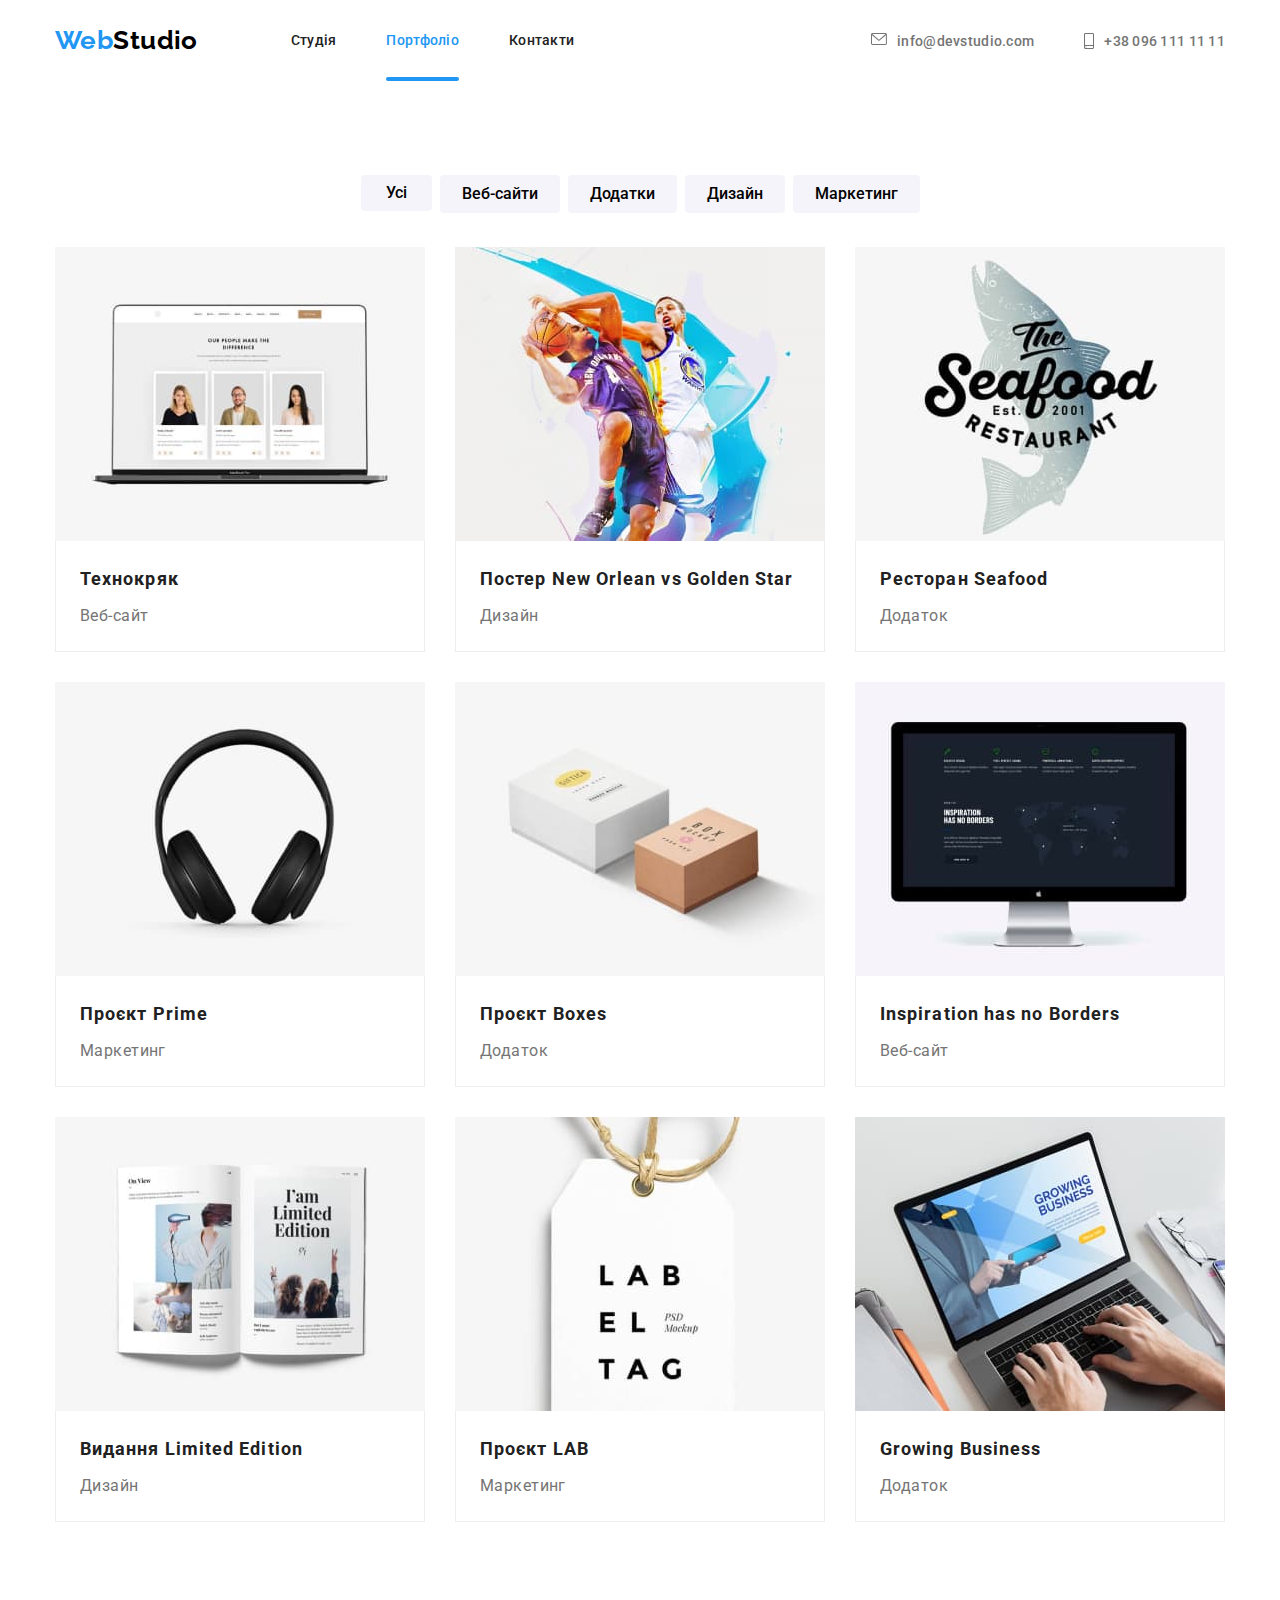
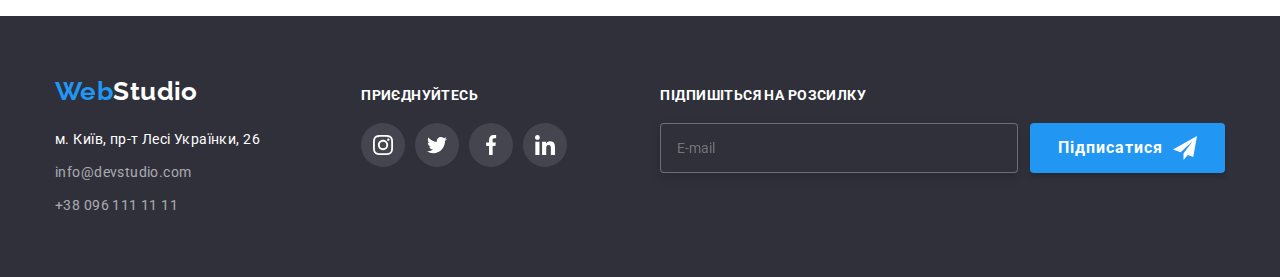
==== commit b0092b2f: "4" ====
--- a/portfolio.html
+++ b/portfolio.html
@@ -27,8 +27,8 @@
         <nav class="navigation">
 
             <ul class="navigation__list list">
-                <li class="navigation__item"><a href="#" class="link"> Студія </a></li>
-                <li class="navigation__item"><a href="./portfolio.html" class="link navigation__link--active">Портфоліо</a></li>
+                <li class="navigation__item"><a href="./index.html" class="link"> Студія </a></li>
+                <li class="navigation__item"><a href="#" class="link navigation__link--active">Портфоліо</a></li>
                 <li class="navigation__item"><a href="" class="link">Контакти</a></li>
             </ul>
         </nav>
@@ -59,33 +59,33 @@
         
         <!-- Фільтри -->
         <section class="portfolio">
-            <div class="div-portfolio container">    
-                    <h1 class="visually-hidden" >Портфоліо</h1>
-
-                    <ul class="filters-list list">
-                        <li><button class="button-all" type="button">Усі</button></li>
-                        <li><button class="filters-button" type="button"> Веб-сайти</button></li>
-                        <li><button class="filters-button" type="button"> Додатки</button></li>
-                        <li><button class="filters-button" type="button"> Дизайн</button></li>
-                        <li><button class="filters-button" type="button"> Маркетинг</button></li>
-                    </ul>
+            <div class="container">    
+                <h1 class="portfolio__visually-hidden" >Портфоліо</h1>
+
+                <ul class="portfolio__filters list">
+                        <li><button class="portfolio__buttonall" type="button">Усі</button></li>
+                        <li><button class="portfolio__filtersbutton" type="button"> Веб-сайти</button></li>
+                        <li><button class="portfolio__filtersbutton" type="button"> Додатки</button></li>
+                        <li><button class="portfolio__filtersbutton" type="button"> Дизайн</button></li>
+                        <li><button class="portfolio__filtersbutton" type="button"> Маркетинг</button></li>
+                </ul>
                 
 
                             <!-- Портфоліо -->
 
-                <ul class="portfolio-list list">
+                <ul class="portfolio__list list">
                                         
-                        <li class="portfolio-list-item">
-                            <div class="portfolio-list-overley">
-                            <a class="portfolio-link link" href="">
+                        <li class="portfolio__item">
+                            <div class="portfolio__overley">
+                            <a class="portfolio__link link" href="">
                                 <img src="./images/Portfolio-Tehno.jpg" alt="Технокряк" width="370" height="294">
-                                <p class="overley">
+                                <p class="portfolio__text">
                                     Ресурс пропонує комплексні пропозиції з різним рівнем функціоналу та сервісів. 
                                     Все це дозволить відвідувачу отримати
                                     вичерпні відомості про компанію чи приватну особу.
                                 </p>
                             </div>
-                                <div class="portfolio-info">
+                                <div class="portfolio__info">
                                     <h2>Технокряк</h2>
                                     <p>Веб-сайт</p>
                                 </div>
@@ -100,17 +100,17 @@
                     
                     
                     
-                        <li class="portfolio-list-item">
-                            <div class="portfolio-list-overley">
-                            <a class="portfolio-link link" href="">
+                        <li class="portfolio__item">
+                            <div class="portfolio__overley">
+                            <a class="portfolio__link link" href="">
                             <img src="./images/Portfolio-New-Orlean-vs-Golden-Star.jpg" alt="Постер" width="370" height="294">
-                                    <p class="overley">
+                                    <p class="portfolio__text">
                                     Ресурс пропонує комплексні пропозиції з різним рівнем функціоналу та сервісів. 
                                     Все це дозволить відвідувачу отримати
                                     вичерпні відомості про компанію чи приватну особу.
                                 </p>    
                         </div>
-                            <div class="portfolio-info">
+                            <div class="portfolio__info">
                                 <h2>Постер New Orlean vs Golden Star</h2>
                                 <p>Дизайн</p>
                             </div>
@@ -121,17 +121,17 @@
                     
                     
                     
-                        <li class="portfolio-list-item">
-                            <div class="portfolio-list-overley">
-                            <a class="portfolio-link link" href="">
+                        <li class="portfolio__item">
+                            <div class="portfolio__overley">
+                            <a class="portfolio__link link" href="">
                                 <img src="./images/Portfolio-Restaurant-Seafood.jpg" alt="Ресторан" width="370" height="294">
-                            <p class="overley">
-                                    Ресурс пропонує комплексні пропозиції з різним рівнем функціоналу та сервісів. 
-                                    Все це дозволить відвідувачу отримати
-                                    вичерпні відомості про компанію чи приватну особу.
-                                </p>    
-                            </div>
-                                <div class="portfolio-info">
+                            <p class="portfolio__text">
+                                    Ресурс пропонує комплексні пропозиції з різним рівнем функціоналу та сервісів. 
+                                    Все це дозволить відвідувачу отримати
+                                    вичерпні відомості про компанію чи приватну особу.
+                                </p>    
+                            </div>
+                                <div class="portfolio__info">
                                     <h2>Ресторан Seafood</h2>
                                     <p>Додаток</p>
                                 </div>
@@ -141,17 +141,17 @@
                     
                     
                     
-                        <li class="portfolio-list-item">
-                            <div class="portfolio-list-overley">
-                            <a class="portfolio-link link" href="">
+                        <li class="portfolio__item">
+                            <div class="portfolio__overley">
+                            <a class="portfolio__link link" href="">
                                 <img src="./images/Portfolio-Project-Prime.jpg" alt="Проєкт Prime" width="370" height="294">
-                            <p class="overley">
-                                    Ресурс пропонує комплексні пропозиції з різним рівнем функціоналу та сервісів. 
-                                    Все це дозволить відвідувачу отримати
-                                    вичерпні відомості про компанію чи приватну особу.
-                                </p>    
-                            </div>
-                                <div class="portfolio-info">
+                            <p class="portfolio__text">
+                                    Ресурс пропонує комплексні пропозиції з різним рівнем функціоналу та сервісів. 
+                                    Все це дозволить відвідувачу отримати
+                                    вичерпні відомості про компанію чи приватну особу.
+                                </p>    
+                            </div>
+                                <div class="portfolio__info">
                                 
                                     <h2>Проєкт Prime</h2>
                                     <p>Маркетинг</p>
@@ -162,17 +162,17 @@
                     
                     
                     
-                        <li class="portfolio-list-item">
-                            <div class="portfolio-list-overley">
-                            <a class="portfolio-link link" href="">
+                        <li class="portfolio__item">
+                            <div class="portfolio__overley">
+                            <a class="portfolio__link link" href="">
                                 <img src="./images/Portfolio-Project-Boxes.jpg" alt="Проєкт Boxes" width="370" height="294">
-                            <p class="overley">
-                                    Ресурс пропонує комплексні пропозиції з різним рівнем функціоналу та сервісів. 
-                                    Все це дозволить відвідувачу отримати
-                                    вичерпні відомості про компанію чи приватну особу.
-                                </p>    
-                            </div>
-                                <div class="portfolio-info">
+                            <p class="portfolio__text">
+                                    Ресурс пропонує комплексні пропозиції з різним рівнем функціоналу та сервісів. 
+                                    Все це дозволить відвідувачу отримати
+                                    вичерпні відомості про компанію чи приватну особу.
+                                </p>    
+                            </div>
+                                <div class="portfolio__info">
                                 
                                     <h2>Проєкт Boxes</h2>
                                     <p>Додаток</p>
@@ -183,17 +183,17 @@
                     
                     
                     
-                        <li class="portfolio-list-item">
-                            <div class="portfolio-list-overley">
-                            <a class="portfolio-link link" href="">
+                        <li class="portfolio__item">
+                            <div class="portfolio__overley">
+                            <a class="portfolio__link link" href="">
                                 <img src="./images/Portfolio-Inspiration-has-no-Borders.jpg" alt="Inspiration has no Borders" width="370" height="294">
-                            <p class="overley">
-                                    Ресурс пропонує комплексні пропозиції з різним рівнем функціоналу та сервісів. 
-                                    Все це дозволить відвідувачу отримати
-                                    вичерпні відомості про компанію чи приватну особу.
-                                </p>    
-                            </div>
-                                <div class="portfolio-info">
+                            <p class="portfolio__text">
+                                    Ресурс пропонує комплексні пропозиції з різним рівнем функціоналу та сервісів. 
+                                    Все це дозволить відвідувачу отримати
+                                    вичерпні відомості про компанію чи приватну особу.
+                                </p>    
+                            </div>
+                                <div class="portfolio__info">
                                     <h2>Inspiration has no Borders</h2>
                                     <p>Веб-сайт</p>
                                 </div>
@@ -203,17 +203,17 @@
                     
                     
                     
-                        <li class="portfolio-list-item">
-                            <div class="portfolio-list-overley">
-                            <a class="portfolio-link link" href="">
+                        <li class="portfolio__item">
+                            <div class="portfolio__overley">
+                            <a class="portfolio__link link" href="">
                                 <img src="./images/Portfolio-Limited-Edition.jpg" alt="Видання Limited Edition" width="370" height="294">
-                            <p class="overley">
-                                    Ресурс пропонує комплексні пропозиції з різним рівнем функціоналу та сервісів. 
-                                    Все це дозволить відвідувачу отримати
-                                    вичерпні відомості про компанію чи приватну особу.
-                                </p>    
-                            </div>
-                                <div class="portfolio-info">
+                            <p class="portfolio__text">
+                                    Ресурс пропонує комплексні пропозиції з різним рівнем функціоналу та сервісів. 
+                                    Все це дозволить відвідувачу отримати
+                                    вичерпні відомості про компанію чи приватну особу.
+                                </p>    
+                            </div>
+                                <div class="portfolio__info">
                                     <h2>Видання Limited Edition</h2>
                                     <p>Дизайн</p>
                                 </div>
@@ -223,17 +223,17 @@
                     
                     
                     
-                        <li class="portfolio-list-item">
-                            <div class="portfolio-list-overley">
-                            <a class="portfolio-link link" href="">
+                        <li class="portfolio__item">
+                            <div class="portfolio__overley">
+                            <a class="portfolio__link link" href="">
                                 <img src="./images/Portfolio-Project-LAB.jpg" alt="Проєкт LAB" width="370" height="294">
-                            <p class="overley">
-                                    Ресурс пропонує комплексні пропозиції з різним рівнем функціоналу та сервісів. 
-                                    Все це дозволить відвідувачу отримати
-                                    вичерпні відомості про компанію чи приватну особу.
-                                </p>    
-                            </div>
-                                <div class="portfolio-info">
+                            <p class="portfolio__text">
+                                    Ресурс пропонує комплексні пропозиції з різним рівнем функціоналу та сервісів. 
+                                    Все це дозволить відвідувачу отримати
+                                    вичерпні відомості про компанію чи приватну особу.
+                                </p>    
+                            </div>
+                                <div class="portfolio__info">
                                     <h2>Проєкт LAB</h2>
                                     <p>Маркетинг</p>
                                 </div>
@@ -243,17 +243,17 @@
                     
                     
                     
-                        <li class="portfolio-list-item">
-                            <div class="portfolio-list-overley">
-                            <a class="portfolio-link link" href="">
+                        <li class="portfolio__item">
+                            <div class="portfolio__overley">
+                            <a class="portfolio__link link" href="">
                                 <img src="./images/Portfolio-Growing-Business.jpg" alt="Growing Business" width="370" height="294">
-                            <p class="overley">
-                                    Ресурс пропонує комплексні пропозиції з різним рівнем функціоналу та сервісів. 
-                                    Все це дозволить відвідувачу отримати
-                                    вичерпні відомості про компанію чи приватну особу.
-                                </p>    
-                            </div>
-                                <div class="portfolio-info">
+                            <p class="portfolio__text">
+                                    Ресурс пропонує комплексні пропозиції з різним рівнем функціоналу та сервісів. 
+                                    Все це дозволить відвідувачу отримати
+                                    вичерпні відомості про компанію чи приватну особу.
+                                </p>    
+                            </div>
+                                <div class="portfolio__info">
                                     <h2>Growing Business</h2>
                                     <p>Додаток</p>
                                 </div>
@@ -269,65 +269,67 @@
 
     <footer class="footer">
     
-        <div class="div-footer container">
-            <div class="footer-left">
-                <a class="footer-logotipe link" href="#"><span class="footer-text-web">Web</span><span
-                        class="footer-text-studio">Studio</span></a>
-                <address class="footer-adress">
-                    <ul class="footer-adres-list list">
-                        <li><a class="footer-adres-item link" href="https://goo.gl/maps/Fz6GeaeqfLtcT4g48" target="_blank"
+        <div class="footer__container container">
+            <div>
+                <a class="logotipe logotipe--margin link" href="#">
+                    <span class="logotipe__web">Web</span>
+                    <span class="logotipe__studio logotipe__studio--color">Studio</span>
+                </a>
+                <address class="footer__contact">
+                    <ul class="address list">
+                        <li><a class="address__item link" href="https://goo.gl/maps/Fz6GeaeqfLtcT4g48" target="_blank"
                                 rel="noopener norefferer nofollov">м. Київ, пр-т Лесі Українки, 26</a></li>
-                        <li><a class="footer-item link" href="mailto:info@devstudio.com">info@devstudio.com</a></li>
-                        <li><a class="footer-item link" href="tel:+380961111111">+38 096 111 11 11</a></li>
+                        <li><a class="address__mail link" href="mailto:info@devstudio.com">info@devstudio.com</a></li>
+                        <li><a class="address__tel link" href="tel:+380961111111">+38 096 111 11 11</a></li>
                     </ul>
                 </address>
             </div>
-            <div class="footer-right">
-                <p class="footer-p">
+            <div>
+                <p class="footer__title">
                     приєднуйтесь
                 </p>
-                <div class="div-footer-icon">
-                    <a href=# class="footer-icon link">
+                <div class="footer__social">
+                    <a href=# class="footer__icon link">
                         <svg class="icon-instagram" width="20" height="20">
                             <use href="./images/icons.svg#icon-instagram"></use>
                         </svg>
                     </a>
-                    <a href=# class="footer-icon link">
+                    <a href=# class="footer__icon link">
                         <svg class="icon-twitter" width="20" height="20">
                             <use href="./images/icons.svg#icon-twitter"></use>
                         </svg>
                     </a>
-                    <a href=# class="footer-icon link">
+                    <a href=# class="footer__icon link">
                         <svg class="icon-facebook" width="20" height="20">
                             <use href="./images/icons.svg#icon-facebook"></use>
                         </svg>
                     </a>
-                    <a href=# class="footer-icon link">
+                    <a href=# class="footer__icon link">
                         <svg class="icon-linkedin" width="20" height="20">
                             <use href="./images/icons.svg#icon-linkedin"></use>
                         </svg>
                     </a>
                 </div>
             </div>
-            <div class="footer-form">
-                <p class="footer-p">
+            <div class="footer__form">
+                <p class="footer__title">
                     Підпишіться на розсилку
                 </p>
                 <div role="group">
                     <form>
-                        <div class="footer-form-div">
-                            <!-- <label class="footer-form-label" for="email-user">E-mail</label> -->
-                            <input class="footer-form-input" type="email" name="email-user" id="email-user" placeholder="E-mail">
-                            <button class="footer-button" type="submit">
+                        <div class="subscribe">
+                            <input class="subscribe__input" type="email" name="email-user" id="email-user"
+                                placeholder="E-mail">
+                            <button class="subscribe__button" type="submit">
                                 Підписатися
                             </button>
                             <svg class="icon-send" width="24" height="24">
                                 <use href="./images/icons.svg#icon-send"></use>
                             </svg>
                         </div>
-            
-            
-            
+    
+    
+    
                     </form>
                 </div>
             </div>
--- a/css/styles.css
+++ b/css/styles.css
@@ -487,7 +487,7 @@
 
 /* styles Features - Особливості */
 
-.visually-hidden,
+.portfolio__visually-hidden,
 .features__h2 {
     position: absolute;
     width: 1px;
@@ -907,19 +907,15 @@
     border: 1px solid #ECECEC;
 }
 
-.div-portfolio {
-    
-}
-
-.filters-list {
+.portfolio__filters {
     display: flex;
     justify-content: center;
     margin-bottom: 34px;
 }
 
-.filters-list >li:not(:last-child) {margin-right: 8px;}
-
-.button-all {
+.portfolio__filters >li:not(:last-child) {margin-right: 8px;}
+
+.portfolio__buttonall {
     padding-top: 6px;
     padding-bottom: 6px;
     padding-right: 25px;
@@ -936,7 +932,15 @@
         font-family:inherit;
         cursor: pointer;}
 
-.filters-button {
+ .portfolio__buttonall:hover,
+ .portfolio__buttonall:focus  {
+     background: #2196F3;
+     color: #F5F4FA;
+     box-shadow: 0px 3px 1px rgba(0, 0, 0, 0.1), 0px 1px 2px rgba(0, 0, 0, 0.08), 0px 2px 2px rgba(0, 0, 0, 0.12);
+     transition: cubic-bezier(0.4, 0, 0.2, 1);
+ }
+
+.portfolio__filtersbutton {
     padding-top: 6px;
     padding-bottom: 6px;
     padding-right: 22px;
@@ -953,29 +957,34 @@
     font-family: inherit;
     cursor: pointer;}
 
-    .button-all:hover, .button-all:focus, .button-all:active {background: #2196F3; color: #F5F4FA; 
+   
+    .portfolio__filtersbutton:hover, .portfolio__filtersbutton:focus, .portfolio__filtersbutton:active {background: #2196F3; color: #F5F4FA; 
         box-shadow: 0px 3px 1px rgba(0, 0, 0, 0.1), 0px 1px 2px rgba(0, 0, 0, 0.08), 0px 2px 2px rgba(0, 0, 0, 0.12); transition: cubic-bezier(0.4, 0, 0.2, 1);}
-    .filters-button:hover, .filters-button:focus, .filters-button:active {background: #2196F3; color: #F5F4FA; 
-        box-shadow: 0px 3px 1px rgba(0, 0, 0, 0.1), 0px 1px 2px rgba(0, 0, 0, 0.08), 0px 2px 2px rgba(0, 0, 0, 0.12); transition: cubic-bezier(0.4, 0, 0.2, 1);}
 
     /* styles portfolio list */
 
-.portfolio-list {
+.portfolio__list {
     display: flex;
     flex-wrap: wrap;
     gap: 30px;
     
 }
 
-.portfolio-list >a:not(:last-child) {margin-right: 30px; margin-bottom: 30px;}
-
-.portfolio-list-overley {
+.portfolio__list >a:not(:last-child) {margin-right: 30px; margin-bottom: 30px;}
+
+.portfolio__item:hover .portfolio__text {
+    transform: translateY(-100%);
+    opacity: 1;
+    color: #FFFFFF;
+}
+
+.portfolio__overley {
     position: relative;
     overflow: hidden;
     
 }
 
-.overley {
+.portfolio__text {
     position: absolute;
     display: inline-block;
     top: 100%;
@@ -994,13 +1003,9 @@
     background: rgba(33, 150, 243, 0.9);
 }
 
-.portfolio-list-item:hover .overley {
-    transform: translateY(-100%);
-    opacity: 1;
-    color: #FFFFFF;
-}
-
-.portfolio-info {
+
+
+.portfolio__info {
     padding-top: 20px;
     padding-right: 24px;
     padding-bottom: 20px;
@@ -1012,7 +1017,7 @@
     border-left: 1px solid #EEEEEE;
 }
 
-.portfolio-list h2 {
+.portfolio__list h2 {
     margin-bottom: 4px;
         font-weight: 700;
         font-size: 18px;
@@ -1021,12 +1026,12 @@
         color: var(--color-body);
 }
 
-.portfolio-list p {
+.portfolio__list p {
         font-size: 16px;
         line-height: 1.87;
         color: var(--color-body-second);
 }
 
-.portfolio-link:hover {
+.portfolio__link:hover {
     box-shadow: 0px 1px 1px rgba(0, 0, 0, 0.12), 0px 4px 4px rgba(0, 0, 0, 0.06), 1px 4px 6px rgba(0, 0, 0, 0.16); 
 }